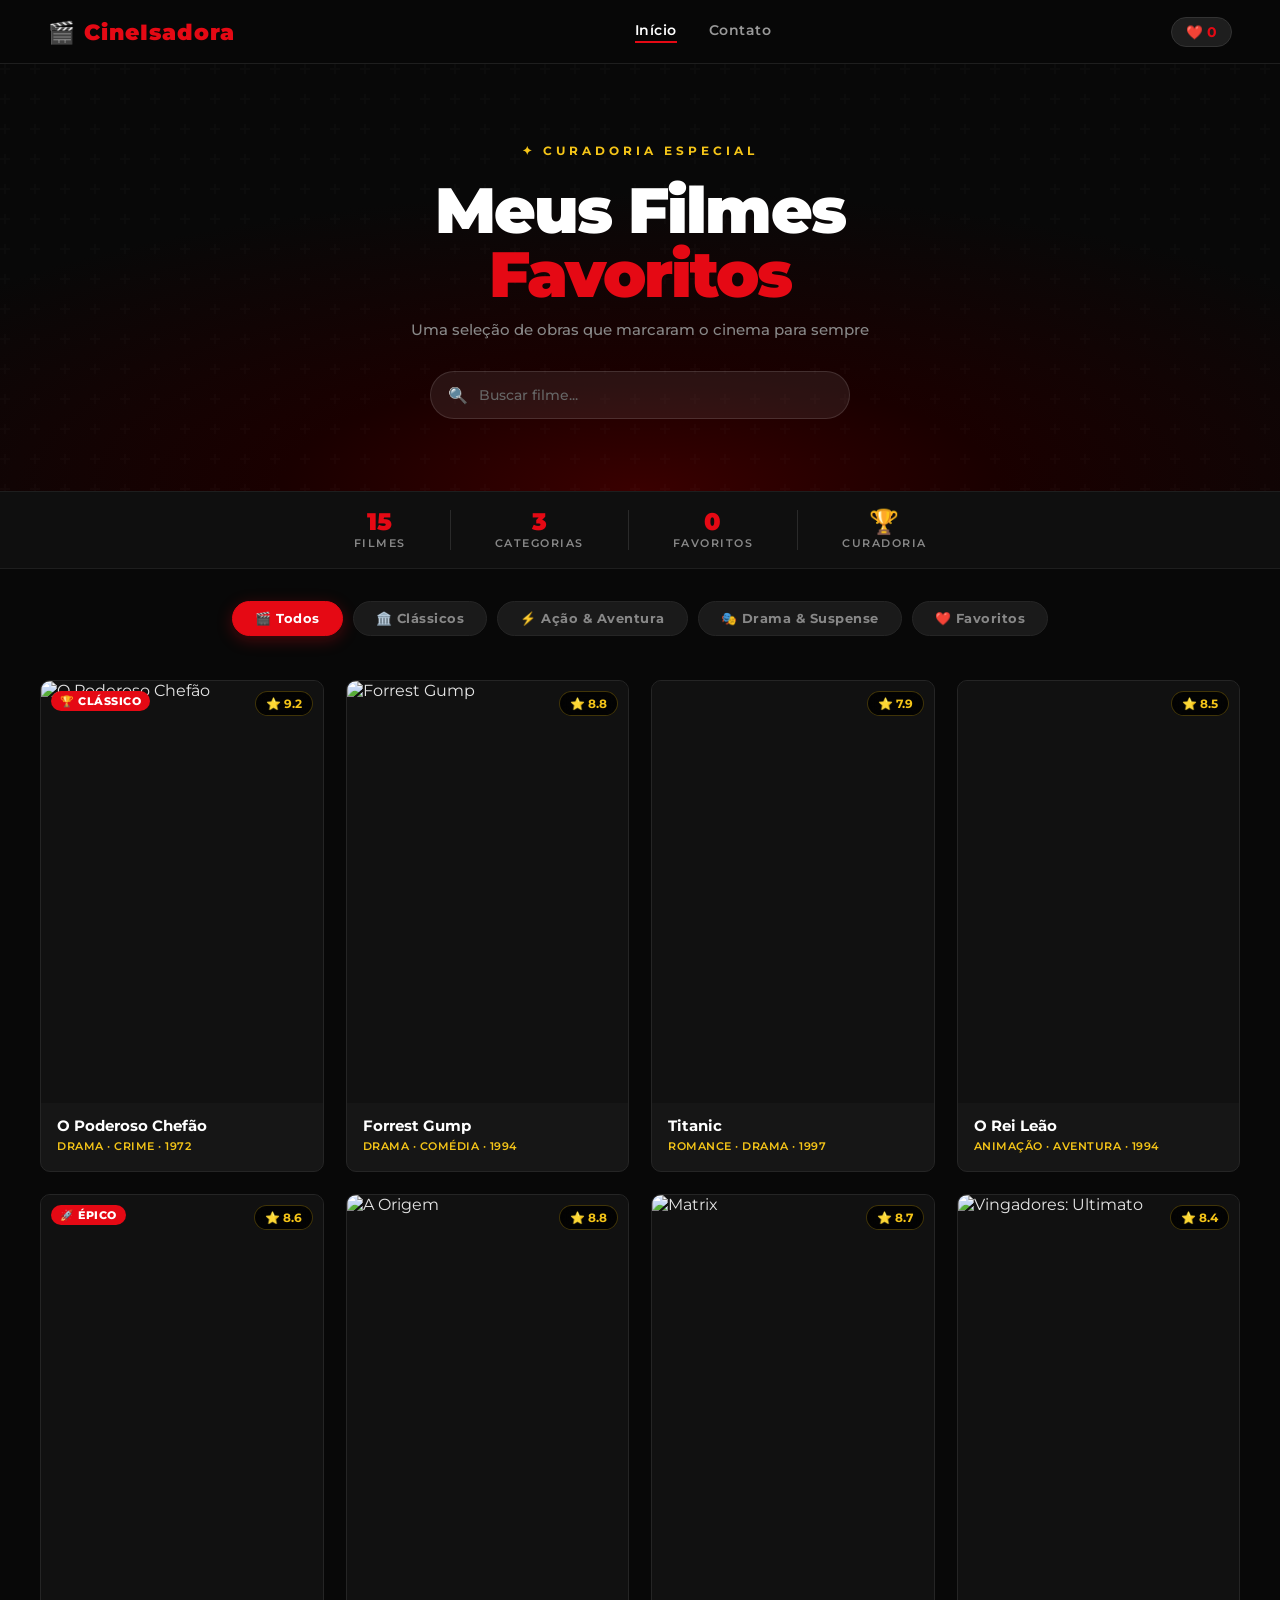
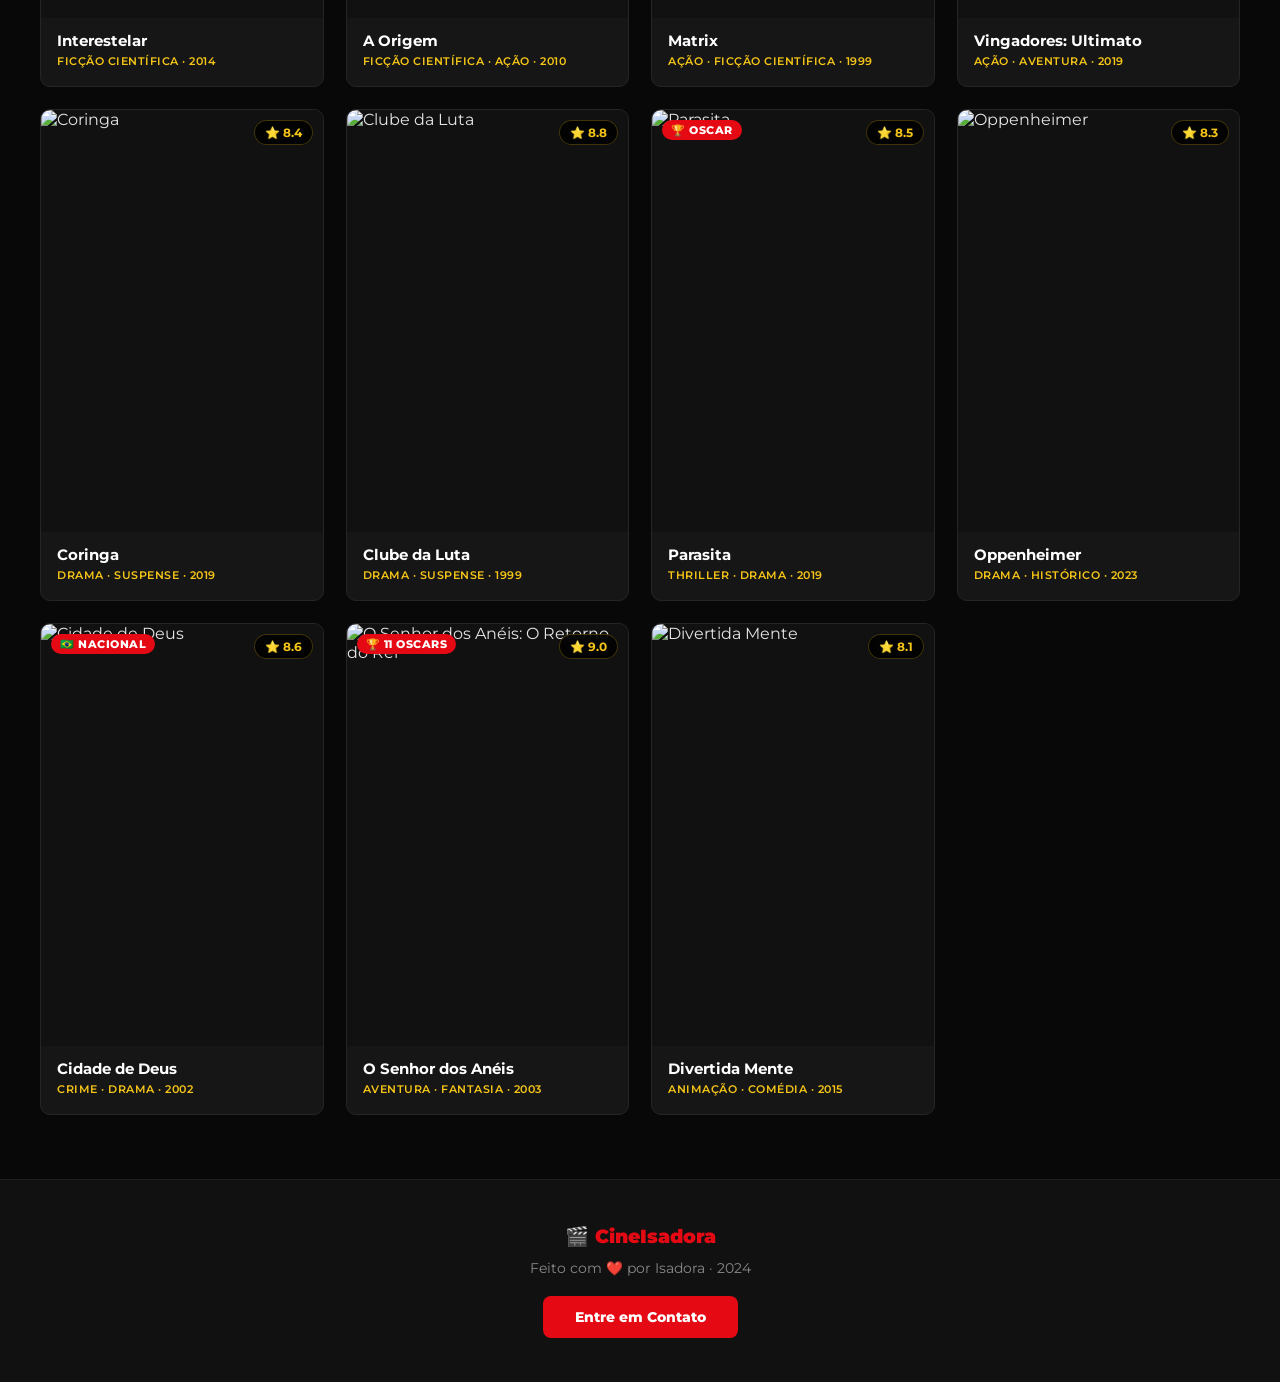
==== index.html @ 70406438 "Add files via upload" ====
<!DOCTYPE html>
<html lang="pt-BR">
<head>
  <meta charset="UTF-8" />
  <meta name="viewport" content="width=device-width, initial-scale=1.0" />
  <title>CineIsadora – Meus Filmes Favoritos</title>
  <link rel="stylesheet" href="style.css" />
  <link rel="preconnect" href="https://fonts.googleapis.com" />
  <link href="https://fonts.googleapis.com/css2?family=Montserrat:wght@400;600;700;900&display=swap" rel="stylesheet" />
</head>
<body>

  <!-- HEADER -->
  <header>
    <div class="logo">🎬 CineIsadora</div>
    <nav>
      <a href="index.html" class="ativo">Início</a>
      <a href="contato.html">Contato</a>
    </nav>
    <div class="header-fav" id="header-fav" title="Meus favoritos">
      ❤️ <span id="fav-count">0</span>
    </div>
  </header>

  <!-- HERO -->
  <section class="hero">
    <div class="hero-content">
      <p class="hero-tag">✦ Curadoria especial</p>
      <h1>Meus Filmes<br/><span>Favoritos</span></h1>
      <p class="hero-sub">Uma seleção de obras que marcaram o cinema para sempre</p>
      <div class="hero-search-wrap">
        <span class="search-icon">🔍</span>
        <input
          type="text"
          id="busca"
          class="hero-search"
          placeholder="Buscar filme..."
          oninput="buscar(this.value)"
          autocomplete="off"
        />
      </div>
    </div>
    <div class="hero-glow"></div>
  </section>

  <!-- STATS BAR -->
  <div class="stats-bar">
    <div class="stat"><span class="stat-num" id="stat-total">15</span><span class="stat-label">Filmes</span></div>
    <div class="stat-sep"></div>
    <div class="stat"><span class="stat-num">3</span><span class="stat-label">Categorias</span></div>
    <div class="stat-sep"></div>
    <div class="stat"><span class="stat-num" id="stat-favs">0</span><span class="stat-label">Favoritos</span></div>
    <div class="stat-sep"></div>
    <div class="stat"><span class="stat-num">🏆</span><span class="stat-label">Curadoria</span></div>
  </div>

  <!-- FILTROS -->
  <div class="filtros-wrap">
    <button class="filtro-btn ativo" data-filtro="todos" onclick="filtrar('todos')">🎬 Todos</button>
    <button class="filtro-btn" data-filtro="classico" onclick="filtrar('classico')">🏛️ Clássicos</button>
    <button class="filtro-btn" data-filtro="acao" onclick="filtrar('acao')">⚡ Ação & Aventura</button>
    <button class="filtro-btn" data-filtro="drama" onclick="filtrar('drama')">🎭 Drama & Suspense</button>
    <button class="filtro-btn" data-filtro="favorito" onclick="filtrar('favorito')">❤️ Favoritos</button>
  </div>

  <!-- GRADE ÚNICA DE FILMES -->
  <main class="filmes-wrap">
    <div class="grade" id="grade">

      <!-- ── CLÁSSICOS ── -->
      <div class="card" data-cat="classico" data-titulo="O Poderoso Chefão" onclick="mostrarInfo('O Poderoso Chefão','Drama · Crime · 1972 · ⭐ 9.2','Dirigido por Francis Ford Coppola, acompanha a poderosa família Corleone. Um dos maiores filmes da história do cinema, vencedor de 3 Oscars incluindo Melhor Filme.')">
        <div class="card-img-wrap">
          <img src="https://image.tmdb.org/t/p/w500/3bhkrj58Vtu7enYsLegiokantuU.jpg"
               alt="O Poderoso Chefão"
               onerror="imgError(this,['https://upload.wikimedia.org/wikipedia/en/1/1c/Godfather_ver1.jpg','https://placehold.co/500x750/0a0000/e50914?text=O+Poderoso+Chefao'])" loading="lazy"/>
          <div class="card-badge">⭐ 9.2</div>
          <span class="destaque-badge">🏆 Clássico</span>
          <button class="fav-btn" onclick="event.stopPropagation(); toggleFav(this, 'O Poderoso Chefão')" title="Adicionar aos favoritos">♡</button>
          <div class="card-hover-overlay"><span>Ver mais</span></div>
        </div>
        <div class="card-info">
          <h3>O Poderoso Chefão</h3>
          <p class="genero">Drama · Crime · 1972</p>
        </div>
      </div>

      <div class="card" data-cat="classico" data-titulo="Forrest Gump" onclick="mostrarInfo('Forrest Gump','Drama · Comédia · 1994 · ⭐ 8.8','Dirigido por Robert Zemeckis. Tom Hanks dá vida a Forrest, um homem simples que participou dos maiores eventos da história americana. Vencedor de 6 Oscars incluindo Melhor Filme.')">
        <div class="card-img-wrap">
          <img src="https://image.tmdb.org/t/p/w500/arw2vcBveWOVZr6pxd9XTd1TdQa.jpg"
               alt="Forrest Gump"
               onerror="this.src='https://placehold.co/500x750/1a0000/e50914?text=Forrest+Gump'" loading="lazy"/>
          <div class="card-badge">⭐ 8.8</div>
          <button class="fav-btn" onclick="event.stopPropagation(); toggleFav(this, 'Forrest Gump')" title="Adicionar aos favoritos">♡</button>
          <div class="card-hover-overlay"><span>Ver mais</span></div>
        </div>
        <div class="card-info">
          <h3>Forrest Gump</h3>
          <p class="genero">Drama · Comédia · 1994</p>
        </div>
      </div>

      <div class="card" data-cat="classico" data-titulo="Titanic" onclick="mostrarInfo('Titanic','Romance · Drama · 1997 · ⭐ 7.9','James Cameron dirigiu esta épica história de amor a bordo do famoso transatlântico. Com Leonardo DiCaprio e Kate Winslet. Vencedor de 11 Oscars, incluindo Melhor Filme.')">
        <div class="card-img-wrap">
          <img src="https://image.tmdb.org/t/p/w500/9xjZS2rlVxm8SFx8kPC3aIGCOYQ.jpg"
               alt="Titanic"
               onerror="this.src='https://placehold.co/500x750/001a3a/4488cc?text=Titanic'" loading="lazy"/>
          <div class="card-badge">⭐ 7.9</div>
          <button class="fav-btn" onclick="event.stopPropagation(); toggleFav(this, 'Titanic')" title="Adicionar aos favoritos">♡</button>
          <div class="card-hover-overlay"><span>Ver mais</span></div>
        </div>
        <div class="card-info">
          <h3>Titanic</h3>
          <p class="genero">Romance · Drama · 1997</p>
        </div>
      </div>

      <div class="card" data-cat="classico" data-titulo="O Rei Leão" onclick="mostrarInfo('O Rei Leão','Animação · Aventura · 1994 · ⭐ 8.5','O clássico Disney que conta a história de Simba. Com músicas inesquecíveis como Hakuna Matata e Can You Feel the Love Tonight, conquistou gerações inteiras.')">
        <div class="card-img-wrap">
          <img src="https://image.tmdb.org/t/p/w500/sKCr78MXSLixwmZ8DyJLrpMsd15.jpg"
               alt="O Rei Leão"
               onerror="this.src='https://placehold.co/500x750/1a1000/f5c518?text=O+Rei+Leão'" loading="lazy"/>
          <div class="card-badge">⭐ 8.5</div>
          <button class="fav-btn" onclick="event.stopPropagation(); toggleFav(this, 'O Rei Leão')" title="Adicionar aos favoritos">♡</button>
          <div class="card-hover-overlay"><span>Ver mais</span></div>
        </div>
        <div class="card-info">
          <h3>O Rei Leão</h3>
          <p class="genero">Animação · Aventura · 1994</p>
        </div>
      </div>

      <!-- ── AÇÃO & AVENTURA ── -->
      <div class="card" data-cat="acao" data-titulo="Interestelar" onclick="mostrarInfo('Interestelar','Ficção Científica · 2014 · ⭐ 8.6','Obra-prima de Christopher Nolan. Um grupo de astronautas parte em missão para encontrar um novo planeta habitável para a humanidade. Com trilha sonora épica de Hans Zimmer.')">
        <div class="card-img-wrap">
          <img src="https://image.tmdb.org/t/p/w500/rAiYTfKGqDCRIIqo664sY9XZIvQ.jpg"
               alt="Interestelar"
               onerror="this.src='https://placehold.co/500x750/000a1a/4488cc?text=Interestelar'" loading="lazy"/>
          <div class="card-badge">⭐ 8.6</div>
          <span class="destaque-badge">🚀 Épico</span>
          <button class="fav-btn" onclick="event.stopPropagation(); toggleFav(this, 'Interestelar')" title="Adicionar aos favoritos">♡</button>
          <div class="card-hover-overlay"><span>Ver mais</span></div>
        </div>
        <div class="card-info">
          <h3>Interestelar</h3>
          <p class="genero">Ficção Científica · 2014</p>
        </div>
      </div>

      <div class="card" data-cat="acao" data-titulo="A Origem" onclick="mostrarInfo('A Origem','Ficção Científica · Ação · 2010 · ⭐ 8.8','Christopher Nolan cria um thriller de espionagem dentro dos sonhos. Leonardo DiCaprio lidera uma equipe que invade a mente de pessoas para roubar seus segredos mais profundos.')">
        <div class="card-img-wrap">
          <img src="https://image.tmdb.org/t/p/w500/9gk7adHYeDvHkCSEqAvQNLV5Uge.jpg"
               alt="A Origem"
               onerror="this.src='https://placehold.co/500x750/000a1a/888?text=A+Origem'" loading="lazy"/>
          <div class="card-badge">⭐ 8.8</div>
          <button class="fav-btn" onclick="event.stopPropagation(); toggleFav(this, 'A Origem')" title="Adicionar aos favoritos">♡</button>
          <div class="card-hover-overlay"><span>Ver mais</span></div>
        </div>
        <div class="card-info">
          <h3>A Origem</h3>
          <p class="genero">Ficção Científica · Ação · 2010</p>
        </div>
      </div>

      <div class="card" data-cat="acao" data-titulo="Matrix" onclick="mostrarInfo('Matrix','Ação · Ficção Científica · 1999 · ⭐ 8.7','As irmãs Wachowski revolucionaram o cinema. Um programador descobre que a realidade é uma simulação controlada por máquinas e se junta à resistência. Com Keanu Reeves.')">
        <div class="card-img-wrap">
          <img src="https://image.tmdb.org/t/p/w500/f89U3ADr1oiB1s9GkdPOEpXUk5H.jpg"
               alt="Matrix"
               onerror="this.src='https://placehold.co/500x750/001a00/00cc44?text=Matrix'" loading="lazy"/>
          <div class="card-badge">⭐ 8.7</div>
          <button class="fav-btn" onclick="event.stopPropagation(); toggleFav(this, 'Matrix')" title="Adicionar aos favoritos">♡</button>
          <div class="card-hover-overlay"><span>Ver mais</span></div>
        </div>
        <div class="card-info">
          <h3>Matrix</h3>
          <p class="genero">Ação · Ficção Científica · 1999</p>
        </div>
      </div>

      <div class="card" data-cat="acao" data-titulo="Vingadores: Ultimato" onclick="mostrarInfo('Vingadores: Ultimato','Ação · Aventura · 2019 · ⭐ 8.4','O épico final do MCU. Os heróis restantes tentam reverter o snap de Thanos. Com mais de 3 horas de duração, foi o maior bilheteiro de todos os tempos com mais de 2,7 bilhões de dólares.')">
        <div class="card-img-wrap">
          <img src="https://image.tmdb.org/t/p/w500/or06FN3Dka5tukK1e9sl16pB3iy.jpg"
               alt="Vingadores: Ultimato"
               onerror="this.src='https://placehold.co/500x750/1a001a/aa44ff?text=Vingadores'" loading="lazy"/>
          <div class="card-badge">⭐ 8.4</div>
          <button class="fav-btn" onclick="event.stopPropagation(); toggleFav(this, 'Vingadores: Ultimato')" title="Adicionar aos favoritos">♡</button>
          <div class="card-hover-overlay"><span>Ver mais</span></div>
        </div>
        <div class="card-info">
          <h3>Vingadores: Ultimato</h3>
          <p class="genero">Ação · Aventura · 2019</p>
        </div>
      </div>

      <!-- ── DRAMA & SUSPENSE ── -->
      <div class="card" data-cat="drama" data-titulo="Coringa" onclick="mostrarInfo('Coringa','Drama · Suspense · 2019 · ⭐ 8.4','Joaquin Phoenix entrega uma performance histórica como Arthur Fleck. Vencedor do Leão de Ouro em Veneza e do Oscar de Melhor Ator. Uma visão sombria sobre o isolamento social.')">
        <div class="card-img-wrap">
          <img src="https://image.tmdb.org/t/p/w500/udDclJoHjfjb8Ekgsd4FDteOkCU.jpg"
               alt="Coringa"
               onerror="this.src='https://placehold.co/500x750/1a0000/e50914?text=Coringa'" loading="lazy"/>
          <div class="card-badge">⭐ 8.4</div>
          <button class="fav-btn" onclick="event.stopPropagation(); toggleFav(this, 'Coringa')" title="Adicionar aos favoritos">♡</button>
          <div class="card-hover-overlay"><span>Ver mais</span></div>
        </div>
        <div class="card-info">
          <h3>Coringa</h3>
          <p class="genero">Drama · Suspense · 2019</p>
        </div>
      </div>

      <div class="card" data-cat="drama" data-titulo="Clube da Luta" onclick="mostrarInfo('Clube da Luta','Drama · Suspense · 1999 · ⭐ 8.8','David Fincher dirige este thriller perturbador com Brad Pitt e Edward Norton. Um executivo insatisfeito cria um clube de luta secreto que evolui para algo muito maior e mais perigoso.')">
        <div class="card-img-wrap">
          <img src="https://image.tmdb.org/t/p/w500/pB8BM7pdSp6B6Ih7QZ4DrQ3PmJK.jpg"
               alt="Clube da Luta"
               onerror="this.src='https://placehold.co/500x750/1a0000/888?text=Clube+da+Luta'" loading="lazy"/>
          <div class="card-badge">⭐ 8.8</div>
          <button class="fav-btn" onclick="event.stopPropagation(); toggleFav(this, 'Clube da Luta')" title="Adicionar aos favoritos">♡</button>
          <div class="card-hover-overlay"><span>Ver mais</span></div>
        </div>
        <div class="card-info">
          <h3>Clube da Luta</h3>
          <p class="genero">Drama · Suspense · 1999</p>
        </div>
      </div>

      <div class="card" data-cat="drama" data-titulo="Parasita" onclick="mostrarInfo('Parasita','Thriller · Drama · 2019 · ⭐ 8.5','Bong Joon-ho criou um thriller sul-coreano que conquistou o mundo. Primeira produção não-anglófona a vencer o Oscar de Melhor Filme. Uma crítica afiada à desigualdade social.')">
        <div class="card-img-wrap">
          <img src="https://image.tmdb.org/t/p/w500/7IiTTgloJzvGI1TAYymCfbfl3vT.jpg"
               alt="Parasita"
               onerror="this.src='https://placehold.co/500x750/0a0a00/cccc00?text=Parasita'" loading="lazy"/>
          <div class="card-badge">⭐ 8.5</div>
          <span class="destaque-badge">🏆 Oscar</span>
          <button class="fav-btn" onclick="event.stopPropagation(); toggleFav(this, 'Parasita')" title="Adicionar aos favoritos">♡</button>
          <div class="card-hover-overlay"><span>Ver mais</span></div>
        </div>
        <div class="card-info">
          <h3>Parasita</h3>
          <p class="genero">Thriller · Drama · 2019</p>
        </div>
      </div>

      <div class="card" data-cat="drama" data-titulo="Oppenheimer" onclick="mostrarInfo('Oppenheimer','Drama · Histórico · 2023 · ⭐ 8.3','Christopher Nolan retrata J. Robert Oppenheimer e a criação da bomba atômica. Cillian Murphy em sua melhor performance. Vencedor de 7 Oscars incluindo Melhor Filme e Melhor Diretor.')">
        <div class="card-img-wrap">
          <img src="https://image.tmdb.org/t/p/w500/8Gxv8gSFCU0XGDykEGv7zR1n2ua.jpg"
               alt="Oppenheimer"
               onerror="this.src='https://placehold.co/500x750/1a0a00/f5c518?text=Oppenheimer'" loading="lazy"/>
          <div class="card-badge">⭐ 8.3</div>
          <button class="fav-btn" onclick="event.stopPropagation(); toggleFav(this, 'Oppenheimer')" title="Adicionar aos favoritos">♡</button>
          <div class="card-hover-overlay"><span>Ver mais</span></div>
        </div>
        <div class="card-info">
          <h3>Oppenheimer</h3>
          <p class="genero">Drama · Histórico · 2023</p>
        </div>
      </div>

      <!-- ── 3 FILMES EXTRAS ── -->
      <div class="card" data-cat="drama" data-titulo="Cidade de Deus" onclick="mostrarInfo('Cidade de Deus','Crime · Drama · 2002 · ⭐ 8.6','Dirigido por Fernando Meirelles, retrata o crescimento do crime organizado na favela Cidade de Deus no Rio de Janeiro entre as décadas de 60 e 80. Um dos maiores filmes brasileiros de todos os tempos.')">
        <div class="card-img-wrap">
          <img src="https://image.tmdb.org/t/p/w500/k7eYdWvhYQyRQoU2TB2A2Xu2TfD.jpg"
               alt="Cidade de Deus"
               onerror="imgError(this,['https://placehold.co/500x750/1a1000/f5c518?text=Cidade+de+Deus'])" loading="lazy"/>
          <div class="card-badge">⭐ 8.6</div>
          <span class="destaque-badge">🇧🇷 Nacional</span>
          <button class="fav-btn" onclick="event.stopPropagation(); toggleFav(this, 'Cidade de Deus')" title="Adicionar aos favoritos">♡</button>
          <div class="card-hover-overlay"><span>Ver mais</span></div>
        </div>
        <div class="card-info">
          <h3>Cidade de Deus</h3>
          <p class="genero">Crime · Drama · 2002</p>
        </div>
      </div>

      <div class="card" data-cat="acao" data-titulo="O Senhor dos Anéis: O Retorno do Rei" onclick="mostrarInfo('O Senhor dos Anéis: O Retorno do Rei','Aventura · Fantasia · 2003 · ⭐ 9.0','Peter Jackson conclui a trilogia épica. Frodo e Sam chegam ao Monte da Perdição enquanto Aragorn lidera a última batalha. Venceu todos os 11 Oscars para os quais foi indicado, incluindo Melhor Filme.')">
        <div class="card-img-wrap">
          <img src="https://image.tmdb.org/t/p/w500/rCzpDGLbOoPwLjy3OAm5NUPOTrC.jpg"
               alt="O Senhor dos Anéis: O Retorno do Rei"
               onerror="imgError(this,['https://placehold.co/500x750/0a0f1a/8899cc?text=LOTR'])" loading="lazy"/>
          <div class="card-badge">⭐ 9.0</div>
          <span class="destaque-badge">🏆 11 Oscars</span>
          <button class="fav-btn" onclick="event.stopPropagation(); toggleFav(this, 'O Senhor dos Anéis: O Retorno do Rei')" title="Adicionar aos favoritos">♡</button>
          <div class="card-hover-overlay"><span>Ver mais</span></div>
        </div>
        <div class="card-info">
          <h3>O Senhor dos Anéis</h3>
          <p class="genero">Aventura · Fantasia · 2003</p>
        </div>
      </div>

      <div class="card" data-cat="classico" data-titulo="Divertida Mente" onclick="mostrarInfo('Divertida Mente','Animação · Comédia · 2015 · ⭐ 8.1','A Pixar explora as emoções de uma menina chamada Riley por meio de personagens como Alegria, Tristeza, Raiva, Medo e Nojo. Venceu o Oscar de Melhor Filme de Animação e emociona adultos e crianças.')">
        <div class="card-img-wrap">
          <img src="https://image.tmdb.org/t/p/w500/2H1TmgdfNtsKlU9jKdeNyYL5y8T.jpg"
               alt="Divertida Mente"
               onerror="imgError(this,['https://placehold.co/500x750/001a3a/44aaff?text=Divertida+Mente'])" loading="lazy"/>
          <div class="card-badge">⭐ 8.1</div>
          <button class="fav-btn" onclick="event.stopPropagation(); toggleFav(this, 'Divertida Mente')" title="Adicionar aos favoritos">♡</button>
          <div class="card-hover-overlay"><span>Ver mais</span></div>
        </div>
        <div class="card-info">
          <h3>Divertida Mente</h3>
          <p class="genero">Animação · Comédia · 2015</p>
        </div>
      </div>

    </div><!-- /grade -->

    <!-- Mensagem quando busca não encontra nada -->
    <div id="sem-resultado" class="sem-resultado" style="display:none;">
      <span>🎬</span>
      <p>Nenhum filme encontrado para "<strong id="busca-termo"></strong>"</p>
    </div>

  </main>

  <!-- MODAL -->
  <div id="modal" class="modal-overlay" onclick="fecharModal()">
    <div class="modal-box" onclick="event.stopPropagation()">
      <button class="modal-fechar" onclick="fecharModal()">✕</button>
      <div class="modal-icon">🎬</div>
      <h3 id="modal-titulo"></h3>
      <p class="modal-meta" id="modal-meta"></p>
      <p id="modal-texto"></p>
    </div>
  </div>

  <!-- BOTÃO VOLTAR AO TOPO -->
  <button id="btn-topo" class="btn-topo" onclick="voltarTopo()" title="Voltar ao topo">↑</button>

  <footer>
    <div class="footer-inner">
      <div class="footer-logo">🎬 CineIsadora</div>
      <p>Feito com ❤️ por Isadora · 2024</p>
      <a href="contato.html" class="footer-btn">Entre em Contato</a>
    </div>
  </footer>

  <script src="script.js"></script>
</body>
</html>
---- style.css ----
/* ── Reset & base ── */
* { margin: 0; padding: 0; box-sizing: border-box; }

:root {
  --preto:    #080808;
  --escuro:   #111111;
  --card-bg:  #161616;
  --vermelho: #e50914;
  --verm2:    #b20710;
  --dourado:  #f5c518;
  --texto:    #e5e5e5;
  --suave:    #888;
  --borda:    #252525;
}

html { scroll-behavior: smooth; }

body {
  font-family: 'Montserrat', 'Segoe UI', Arial, sans-serif;
  background: var(--preto);
  color: var(--texto);
  min-height: 100vh;
}

/* ── Header ── */
header {
  display: flex;
  align-items: center;
  justify-content: space-between;
  padding: 0 48px;
  height: 64px;
  background: rgba(8,8,8,0.96);
  border-bottom: 1px solid #1e1e1e;
  position: sticky;
  top: 0;
  z-index: 200;
  backdrop-filter: blur(12px);
}

.logo {
  font-size: 1.35rem;
  font-weight: 900;
  color: var(--vermelho);
  letter-spacing: 1px;
}

nav { display: flex; gap: 32px; }

nav a {
  color: #999;
  text-decoration: none;
  font-size: 0.88rem;
  font-weight: 600;
  letter-spacing: 0.5px;
  transition: color 0.2s;
}
nav a:hover { color: #fff; }
nav a.ativo { color: #fff; border-bottom: 2px solid var(--vermelho); padding-bottom: 2px; }

.header-fav {
  font-size: 0.85rem;
  font-weight: 700;
  color: #fff;
  background: #1e1e1e;
  border: 1px solid #333;
  padding: 6px 14px;
  border-radius: 20px;
  cursor: default;
  transition: background 0.2s;
}
.header-fav #fav-count { color: var(--vermelho); }

/* ── Hero ── */
.hero {
  position: relative;
  padding: 80px 24px 72px;
  display: flex;
  align-items: center;
  justify-content: center;
  text-align: center;
  overflow: hidden;
  background: radial-gradient(ellipse 70% 70% at 50% 100%, #3a0000 0%, #1a0000 40%, var(--preto) 100%);
}

.hero::before {
  content: '';
  position: absolute;
  inset: 0;
  background: url("data:image/svg+xml,%3Csvg width='60' height='60' viewBox='0 0 60 60' xmlns='http://www.w3.org/2000/svg'%3E%3Cg fill='none' fill-rule='evenodd'%3E%3Cg fill='%23ffffff' fill-opacity='0.015'%3E%3Cpath d='M36 34v-4h-2v4h-4v2h4v4h2v-4h4v-2h-4zm0-30V0h-2v4h-4v2h4v4h2V6h4V4h-4zM6 34v-4H4v4H0v2h4v4h2v-4h4v-2H6zM6 4V0H4v4H0v2h4v4h2V6h4V4H6z'/%3E%3C/g%3E%3C/g%3E%3C/svg%3E");
  pointer-events: none;
}

.hero-content { position: relative; z-index: 2; }

.hero-tag {
  font-size: 0.72rem;
  font-weight: 700;
  letter-spacing: 4px;
  color: var(--dourado);
  text-transform: uppercase;
  margin-bottom: 20px;
}

.hero h1 {
  font-size: 4rem;
  font-weight: 900;
  line-height: 1.0;
  color: #fff;
  letter-spacing: -2px;
  margin-bottom: 14px;
}
.hero h1 span { color: var(--vermelho); }

.hero-sub {
  font-size: 0.95rem;
  color: var(--suave);
  font-weight: 500;
  margin-bottom: 32px;
}

/* Barra de busca */
.hero-search-wrap {
  position: relative;
  max-width: 420px;
  margin: 0 auto;
}

.search-icon {
  position: absolute;
  left: 18px;
  top: 50%;
  transform: translateY(-50%);
  font-size: 1rem;
  pointer-events: none;
}

.hero-search {
  width: 100%;
  padding: 14px 20px 14px 48px;
  background: rgba(255,255,255,0.07);
  border: 1.5px solid rgba(255,255,255,0.12);
  border-radius: 40px;
  color: #fff;
  font-size: 0.9rem;
  font-family: inherit;
  font-weight: 500;
  outline: none;
  transition: border-color 0.2s, background 0.2s, box-shadow 0.2s;
}
.hero-search::placeholder { color: #666; }
.hero-search:focus {
  border-color: var(--vermelho);
  background: rgba(255,255,255,0.1);
  box-shadow: 0 0 0 4px rgba(229,9,20,0.12);
}

/* ── Stats bar ── */
.stats-bar {
  display: flex;
  align-items: center;
  justify-content: center;
  gap: 0;
  background: #0f0f0f;
  border-top: 1px solid #1e1e1e;
  border-bottom: 1px solid #1e1e1e;
  padding: 18px 0;
}

.stat {
  display: flex;
  flex-direction: column;
  align-items: center;
  gap: 2px;
  padding: 0 44px;
}

.stat-num {
  font-size: 1.5rem;
  font-weight: 900;
  color: var(--vermelho);
  line-height: 1;
}

.stat-label {
  font-size: 0.7rem;
  font-weight: 600;
  text-transform: uppercase;
  letter-spacing: 1.5px;
  color: var(--suave);
}

.stat-sep {
  width: 1px;
  height: 40px;
  background: #2a2a2a;
}

/* ── Filtros ── */
.filtros-wrap {
  display: flex;
  gap: 10px;
  justify-content: center;
  flex-wrap: wrap;
  padding: 32px 24px 8px;
}

.filtro-btn {
  padding: 9px 22px;
  background: #1a1a1a;
  border: 1.5px solid var(--borda);
  border-radius: 30px;
  color: #888;
  font-size: 0.8rem;
  font-weight: 700;
  font-family: inherit;
  cursor: pointer;
  letter-spacing: 0.5px;
  transition: all 0.2s;
}
.filtro-btn:hover { border-color: #555; color: #ccc; background: #222; }
.filtro-btn.ativo {
  background: var(--vermelho);
  border-color: var(--vermelho);
  color: #fff;
  box-shadow: 0 4px 16px rgba(229,9,20,0.3);
}

/* ── Grade de filmes ── */
.filmes-wrap {
  max-width: 1280px;
  margin: 0 auto;
  padding: 36px 40px 64px;
}

.grade {
  display: grid;
  grid-template-columns: repeat(4, 1fr);
  gap: 22px;
}

/* ── Card ── */
.card {
  background: var(--card-bg);
  border-radius: 10px;
  overflow: hidden;
  border: 1px solid var(--borda);
  cursor: pointer;
  transition: transform 0.28s cubic-bezier(.22,1,.36,1),
              box-shadow 0.28s, border-color 0.28s;
}

.card:hover {
  transform: translateY(-10px) scale(1.02);
  box-shadow: 0 20px 50px rgba(229,9,20,0.28);
  border-color: #3a3a3a;
}

.card.escondido { display: none; }

/* imagem */
.card-img-wrap {
  position: relative;
  aspect-ratio: 2/3;
  overflow: hidden;
  background: #111;
}

.card-img-wrap img {
  width: 100%;
  height: 100%;
  object-fit: cover;
  display: block;
  transition: transform 0.4s ease, filter 0.4s;
}

.card:hover .card-img-wrap img {
  transform: scale(1.08);
  filter: brightness(0.45);
}

/* badge nota */
.card-badge {
  position: absolute;
  top: 10px;
  right: 10px;
  background: rgba(0,0,0,0.82);
  color: var(--dourado);
  font-weight: 700;
  font-size: 0.75rem;
  padding: 4px 10px;
  border-radius: 20px;
  backdrop-filter: blur(6px);
  border: 1px solid rgba(245,197,24,0.25);
}

/* badge destaque */
.destaque-badge {
  position: absolute;
  top: 10px;
  left: 10px;
  background: var(--vermelho);
  color: #fff;
  font-size: 0.68rem;
  font-weight: 800;
  padding: 3px 9px;
  border-radius: 20px;
  letter-spacing: 0.5px;
  text-transform: uppercase;
}

/* botão favorito */
.fav-btn {
  position: absolute;
  bottom: 12px;
  right: 12px;
  background: rgba(0,0,0,0.75);
  border: 1.5px solid rgba(255,255,255,0.15);
  color: #fff;
  font-size: 1.1rem;
  width: 36px;
  height: 36px;
  border-radius: 50%;
  cursor: pointer;
  display: flex;
  align-items: center;
  justify-content: center;
  transition: all 0.2s;
  backdrop-filter: blur(4px);
  opacity: 0;
  transform: scale(0.8);
}

.card:hover .fav-btn { opacity: 1; transform: scale(1); }

.fav-btn.ativo {
  background: var(--vermelho);
  border-color: var(--vermelho);
  color: #fff;
  opacity: 1;
  transform: scale(1);
}
.fav-btn:hover { transform: scale(1.15) !important; }

/* overlay hover */
.card-hover-overlay {
  position: absolute;
  inset: 0;
  display: flex;
  align-items: center;
  justify-content: center;
  opacity: 0;
  transition: opacity 0.3s;
  padding-bottom: 48px;
  pointer-events: none;
}

.card:hover .card-hover-overlay { opacity: 1; }

.card-hover-overlay span {
  background: rgba(229,9,20,0.9);
  color: #fff;
  font-weight: 800;
  font-size: 0.8rem;
  padding: 10px 26px;
  border-radius: 30px;
  letter-spacing: 1.5px;
  text-transform: uppercase;
  backdrop-filter: blur(4px);
}

/* info */
.card-info { padding: 14px 16px 18px; }

.card-info h3 {
  font-size: 0.93rem;
  font-weight: 700;
  color: #fff;
  margin-bottom: 4px;
  white-space: nowrap;
  overflow: hidden;
  text-overflow: ellipsis;
}

.genero {
  font-size: 0.7rem;
  color: var(--dourado);
  font-weight: 600;
  text-transform: uppercase;
  letter-spacing: 0.5px;
}

/* Sem resultado */
.sem-resultado {
  text-align: center;
  padding: 64px 24px;
  color: var(--suave);
}
.sem-resultado span { font-size: 3rem; display: block; margin-bottom: 16px; }
.sem-resultado p { font-size: 1rem; }
.sem-resultado strong { color: #fff; }

/* ── Modal ── */
.modal-overlay {
  display: none;
  position: fixed;
  inset: 0;
  background: rgba(0,0,0,0.88);
  z-index: 999;
  align-items: center;
  justify-content: center;
  backdrop-filter: blur(6px);
}
.modal-overlay.aberto { display: flex; }

.modal-box {
  background: #1a1a1a;
  border: 1px solid #2e2e2e;
  border-top: 3px solid var(--vermelho);
  border-radius: 18px;
  padding: 48px 44px 44px;
  max-width: 480px;
  width: 90%;
  position: relative;
  text-align: center;
  animation: aparecer 0.25s cubic-bezier(.22,1,.36,1);
  box-shadow: 0 32px 80px rgba(0,0,0,0.7);
}

@keyframes aparecer {
  from { opacity: 0; transform: scale(0.88) translateY(24px); }
  to   { opacity: 1; transform: scale(1) translateY(0); }
}

.modal-fechar {
  position: absolute;
  top: 16px; right: 18px;
  background: #2a2a2a; border: none;
  color: #888;
  font-size: 1rem;
  width: 30px; height: 30px;
  border-radius: 50%;
  cursor: pointer;
  display: flex; align-items: center; justify-content: center;
  transition: all 0.2s;
}
.modal-fechar:hover { background: #444; color: #fff; }

.modal-icon { font-size: 2.6rem; margin-bottom: 16px; }

#modal-titulo {
  font-size: 1.55rem;
  font-weight: 900;
  color: #fff;
  margin-bottom: 8px;
}

.modal-meta {
  font-size: 0.75rem;
  color: var(--dourado);
  font-weight: 700;
  letter-spacing: 0.5px;
  text-transform: uppercase;
  margin-bottom: 18px;
}

#modal-texto {
  font-size: 0.93rem;
  color: #aaa;
  line-height: 1.75;
}

/* ── Botão Voltar ao Topo ── */
.btn-topo {
  position: fixed;
  bottom: 32px;
  right: 32px;
  width: 46px;
  height: 46px;
  background: var(--vermelho);
  color: #fff;
  border: none;
  border-radius: 50%;
  font-size: 1.2rem;
  font-weight: 900;
  cursor: pointer;
  box-shadow: 0 4px 20px rgba(229,9,20,0.4);
  transition: opacity 0.3s, transform 0.2s, background 0.2s;
  opacity: 0;
  pointer-events: none;
  z-index: 300;
  display: flex;
  align-items: center;
  justify-content: center;
}
.btn-topo.visivel { opacity: 1; pointer-events: all; }
.btn-topo:hover { background: var(--verm2); transform: translateY(-3px); }

/* ── Footer ── */
footer {
  background: var(--escuro);
  border-top: 1px solid #1e1e1e;
  padding: 44px 24px;
}

.footer-inner {
  display: flex;
  flex-direction: column;
  align-items: center;
  gap: 12px;
  text-align: center;
}

.footer-logo { font-size: 1.2rem; font-weight: 900; color: var(--vermelho); }
footer p { color: var(--suave); font-size: 0.85rem; }

.footer-btn {
  display: inline-block;
  margin-top: 8px;
  padding: 12px 32px;
  background: var(--vermelho);
  color: #fff;
  text-decoration: none;
  border-radius: 8px;
  font-weight: 800;
  font-size: 0.88rem;
  transition: background 0.2s, transform 0.15s;
}
.footer-btn:hover { background: var(--verm2); transform: scale(1.03); }

/* ── Contato ── */
.contato-hero {
  height: 260px;
  display: flex;
  flex-direction: column;
  align-items: center;
  justify-content: center;
  text-align: center;
  background: radial-gradient(ellipse 80% 60% at 50% 100%, #3a0000 0%, #1a0000 40%, var(--preto) 100%);
}
.contato-hero h1 { font-size: 2.8rem; font-weight: 900; color: #fff; margin-bottom: 10px; }
.contato-hero p  { color: var(--suave); font-size: 1rem; }

.contato-main {
  display: flex;
  justify-content: center;
  padding: 56px 24px 80px;
}

.form-box {
  background: var(--card-bg);
  border: 1px solid var(--borda);
  border-top: 3px solid var(--vermelho);
  border-radius: 16px;
  padding: 48px 44px;
  width: 100%;
  max-width: 540px;
  box-shadow: 0 16px 48px rgba(0,0,0,0.5);
}

.form-box h2 {
  font-size: 1.2rem; color: #fff; font-weight: 800;
  margin-bottom: 32px; text-align: center; letter-spacing: 0.5px;
}

.campo { display: flex; flex-direction: column; gap: 7px; margin-bottom: 22px; }

.campo label {
  font-size: 0.72rem; font-weight: 700; color: var(--suave);
  text-transform: uppercase; letter-spacing: 1px;
}

.campo input,
.campo textarea {
  background: #0f0f0f;
  border: 1.5px solid #2a2a2a;
  border-radius: 8px;
  padding: 13px 16px;
  color: #fff; font-size: 0.93rem;
  font-family: inherit;
  transition: border-color 0.2s, box-shadow 0.2s;
  outline: none; resize: vertical;
}

.campo input:focus,
.campo textarea:focus {
  border-color: var(--vermelho);
  box-shadow: 0 0 0 3px rgba(229,9,20,0.12);
}
.campo textarea { min-height: 130px; }

.btn-enviar {
  width: 100%; padding: 15px;
  background: var(--vermelho); color: #fff;
  border: none; border-radius: 8px;
  font-size: 0.95rem; font-weight: 800;
  font-family: inherit; cursor: pointer;
  margin-top: 6px; letter-spacing: 0.5px;
  transition: background 0.2s, transform 0.15s;
}
.btn-enviar:hover { background: var(--verm2); transform: scale(1.02); }

.aviso-sucesso {
  display: none;
  background: #0b2a0b; border: 1.5px solid #2e7d2e;
  border-radius: 8px; color: #6ecf6e;
  padding: 14px; text-align: center;
  font-weight: 700; font-size: 0.9rem; margin-top: 18px;
}

/* ── Responsivo ── */
@media (max-width: 1100px) { .grade { grid-template-columns: repeat(3, 1fr); } }
@media (max-width: 768px) {
  header { padding: 0 20px; }
  .hero h1 { font-size: 2.6rem; }
  .filmes-wrap { padding: 28px 16px 48px; }
  .grade { grid-template-columns: repeat(2, 1fr); gap: 14px; }
  .stat { padding: 0 20px; }
  .form-box { padding: 32px 22px; }
  .filtros-wrap { gap: 8px; padding: 24px 16px 0; }
  .filtro-btn { padding: 8px 16px; font-size: 0.75rem; }
}
@media (max-width: 480px) {
  .grade { grid-template-columns: 1fr 1fr; gap: 10px; }
  .hero h1 { font-size: 2rem; letter-spacing: -1px; }
  .stats-bar { flex-wrap: wrap; gap: 16px; }
  .stat-sep { display: none; }
}
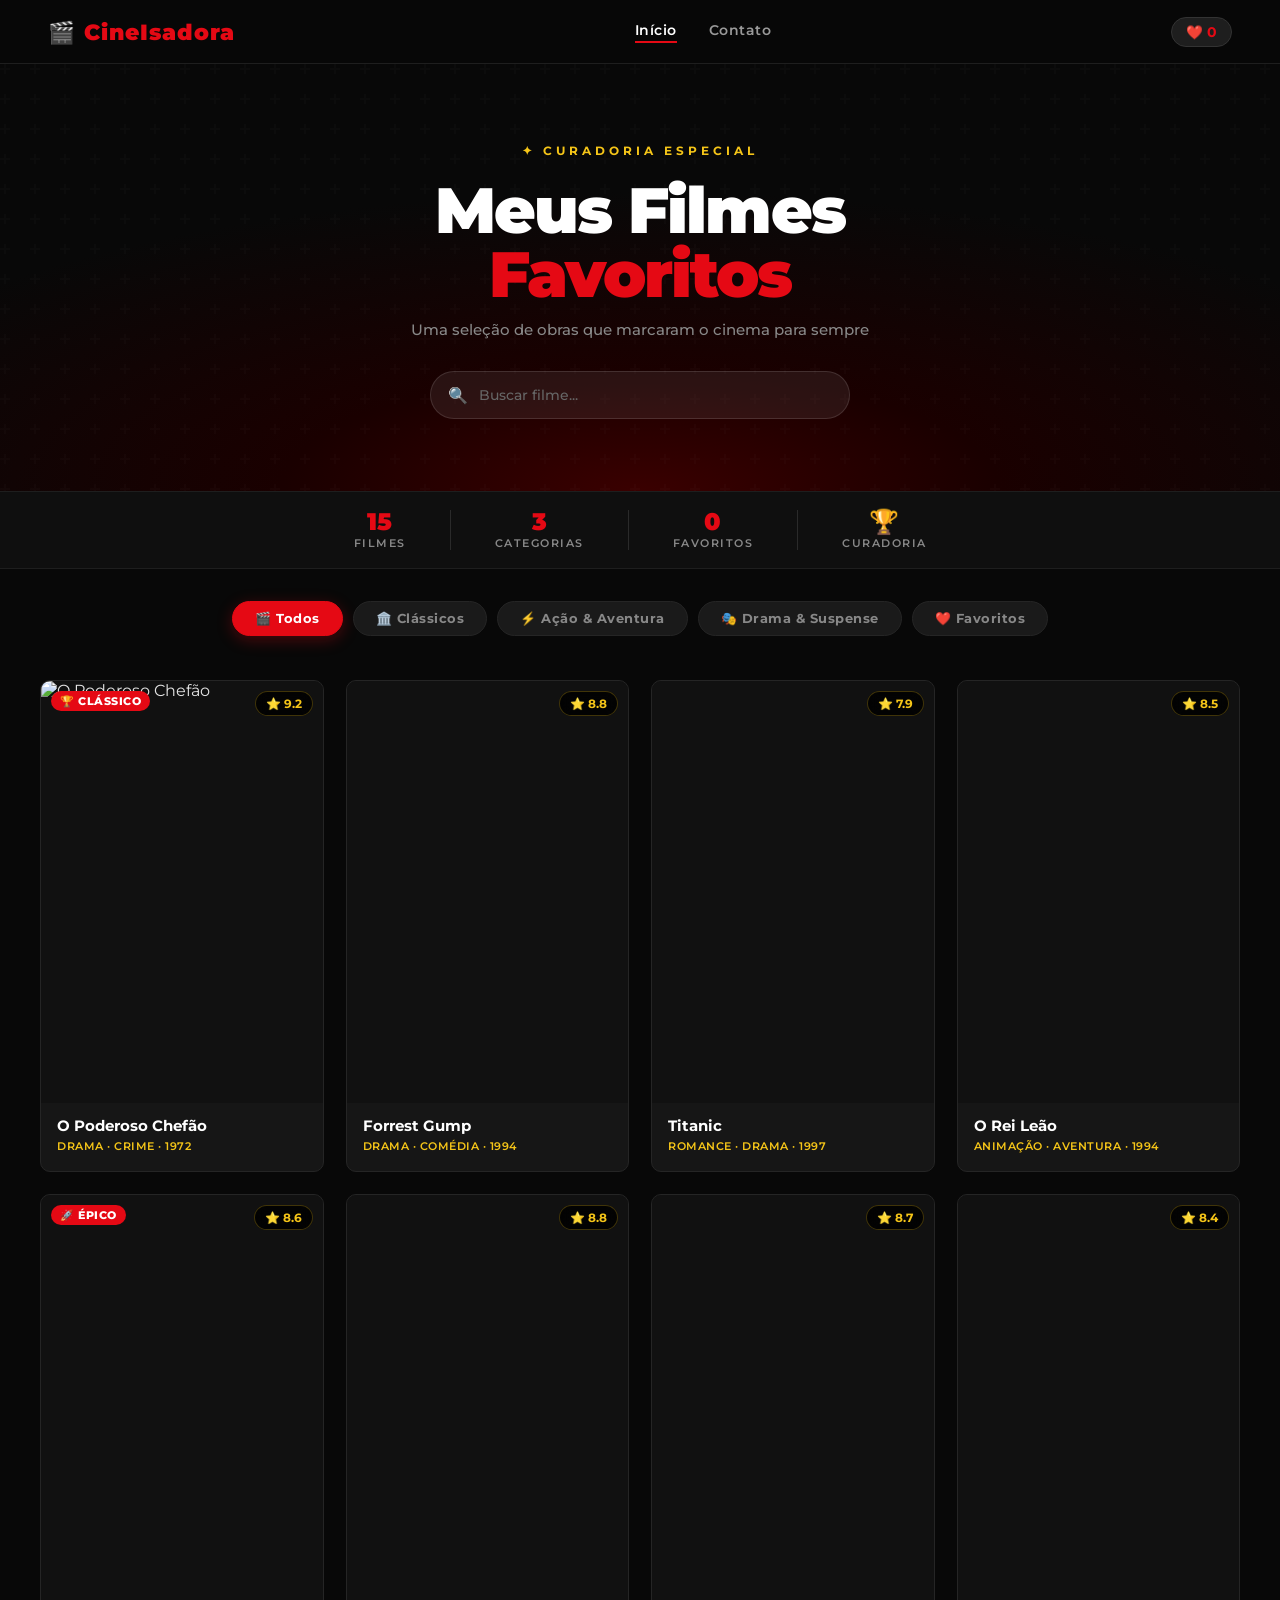
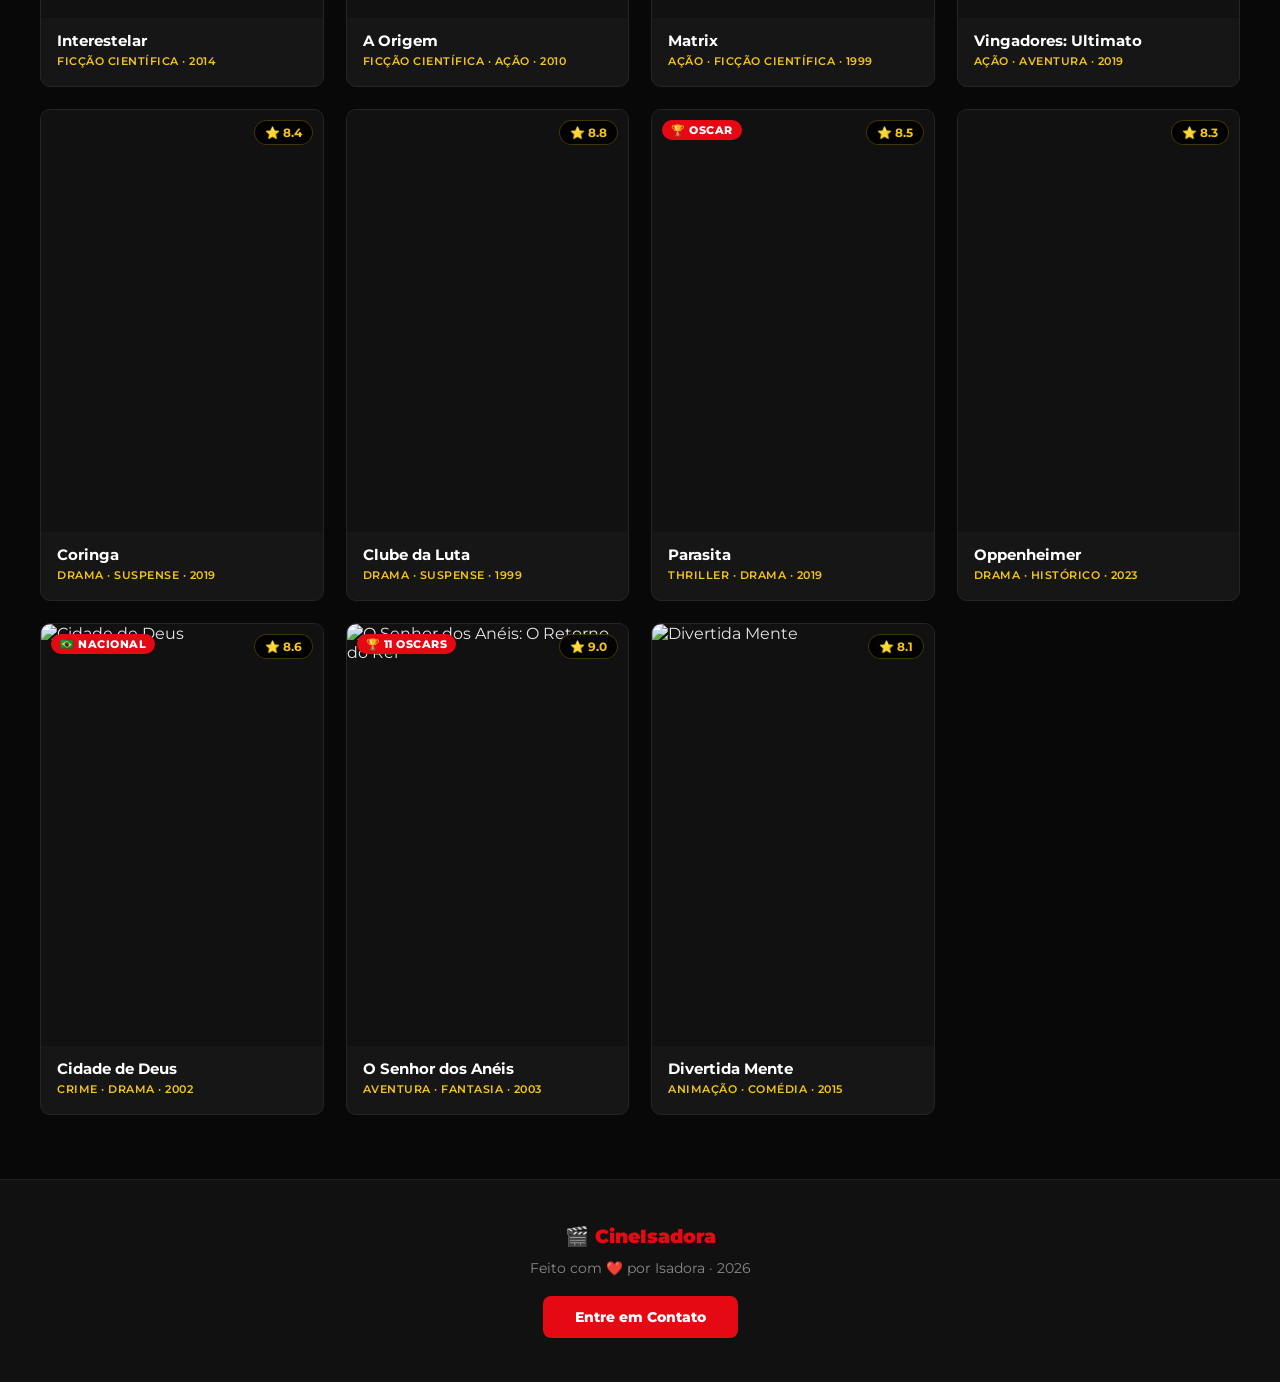
==== commit ea88c7fd: "Update index.html" ====
--- a/index.html
+++ b/index.html
@@ -328,7 +328,7 @@
   <footer>
     <div class="footer-inner">
       <div class="footer-logo">🎬 CineIsadora</div>
-      <p>Feito com ❤️ por Isadora · 2024</p>
+      <p>Feito com ❤️ por Isadora · 2026</p>
       <a href="contato.html" class="footer-btn">Entre em Contato</a>
     </div>
   </footer>
